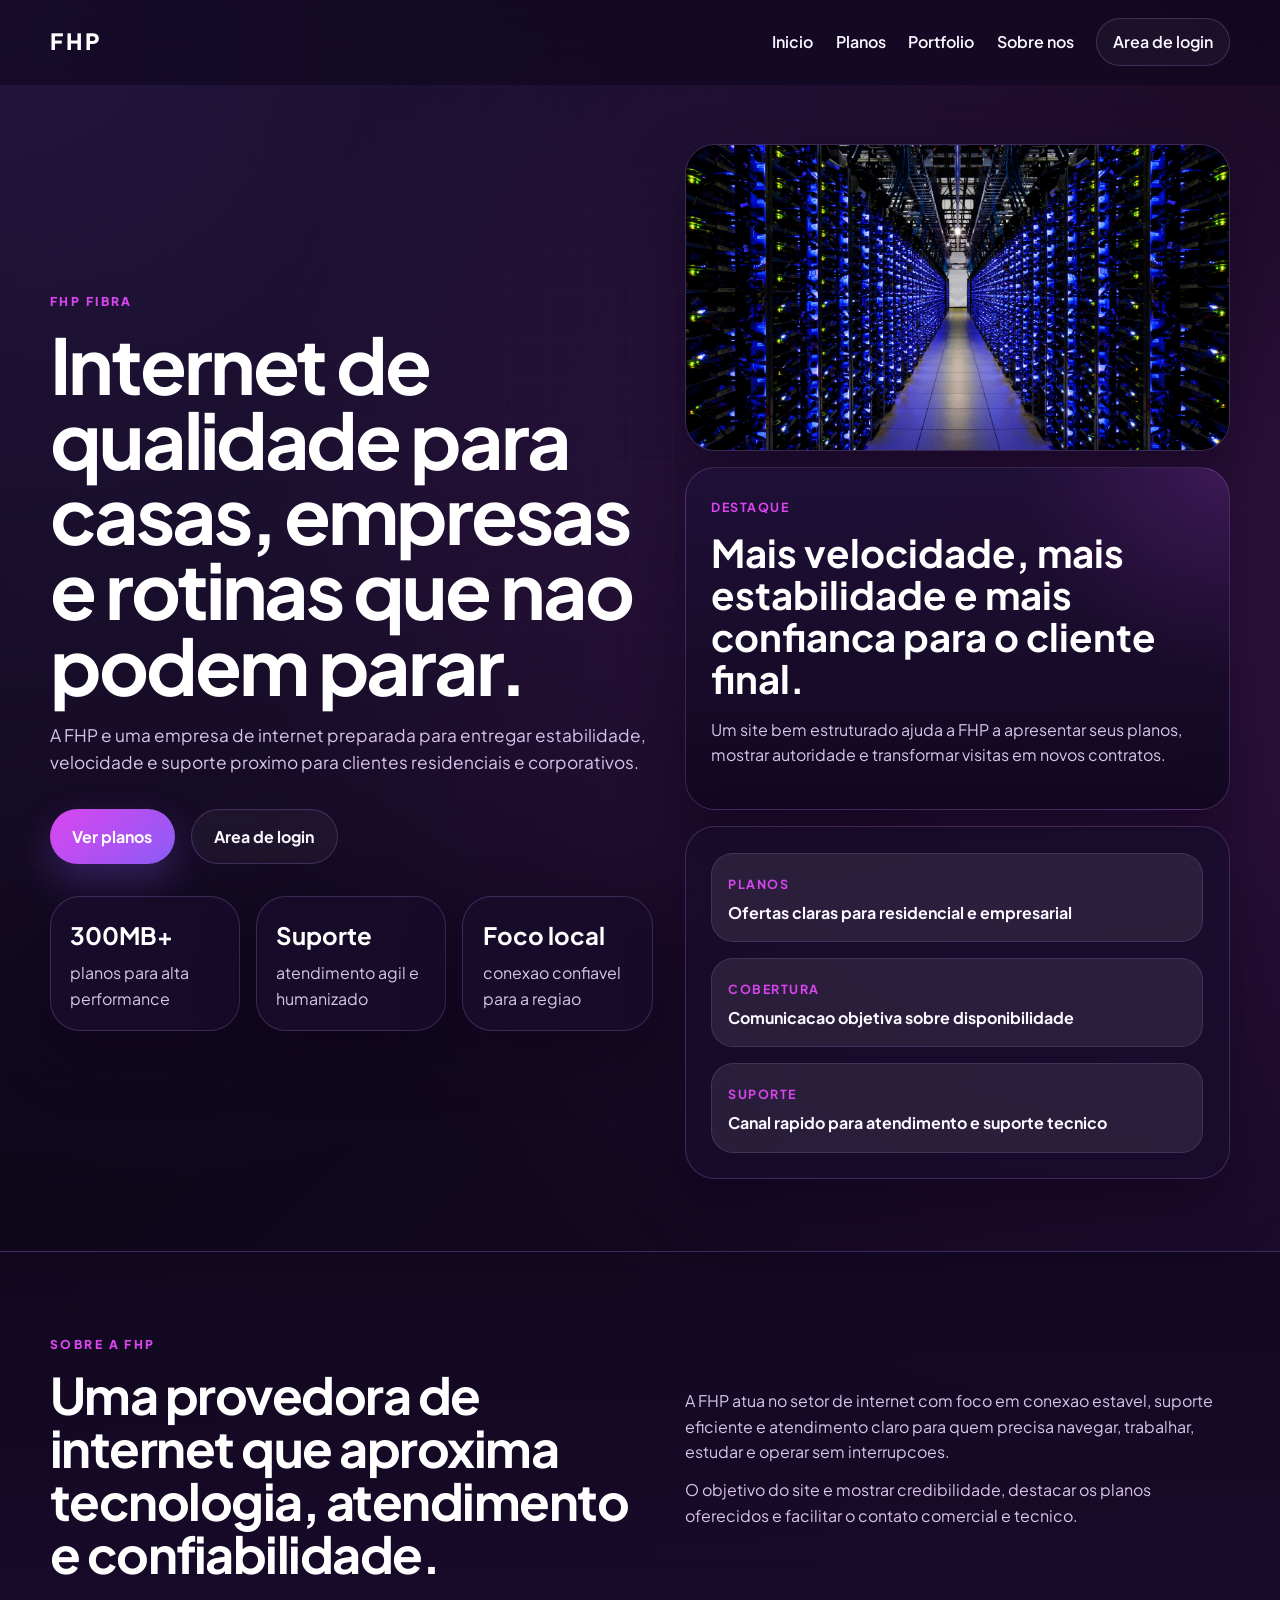
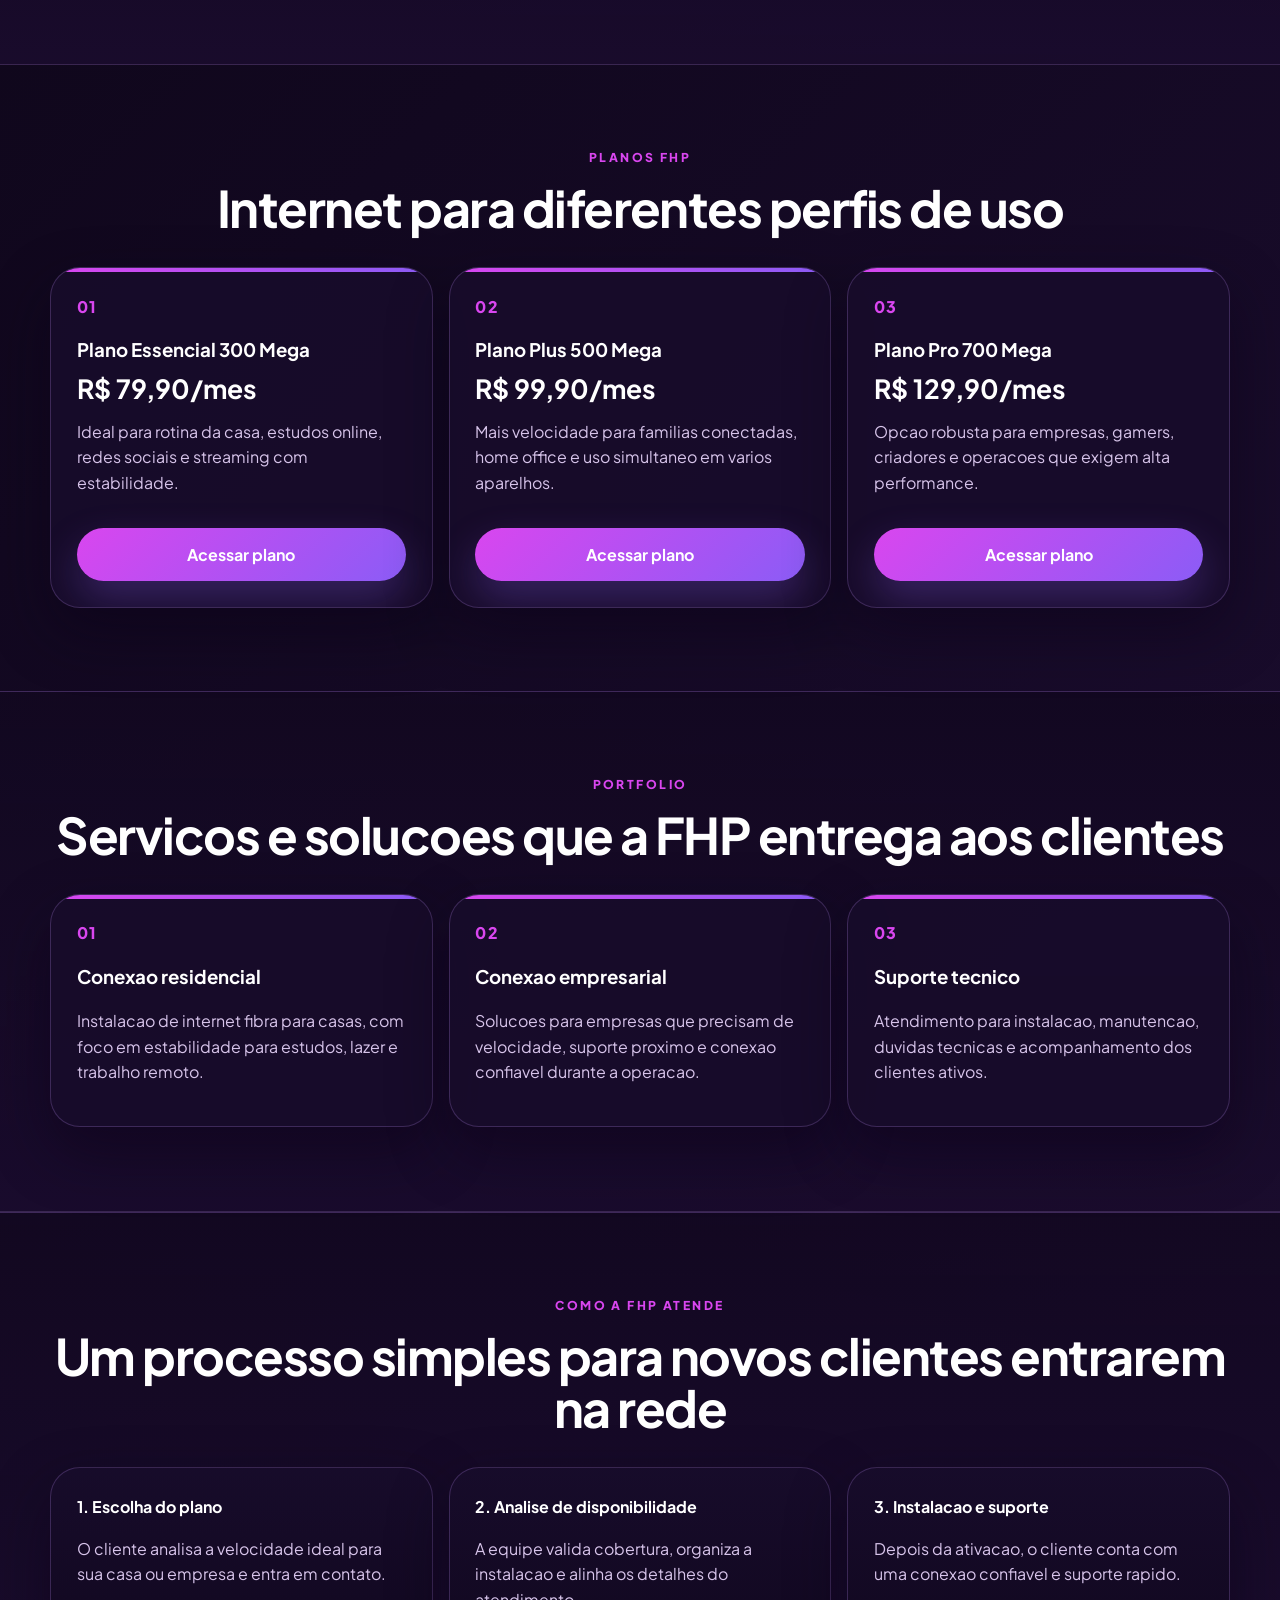
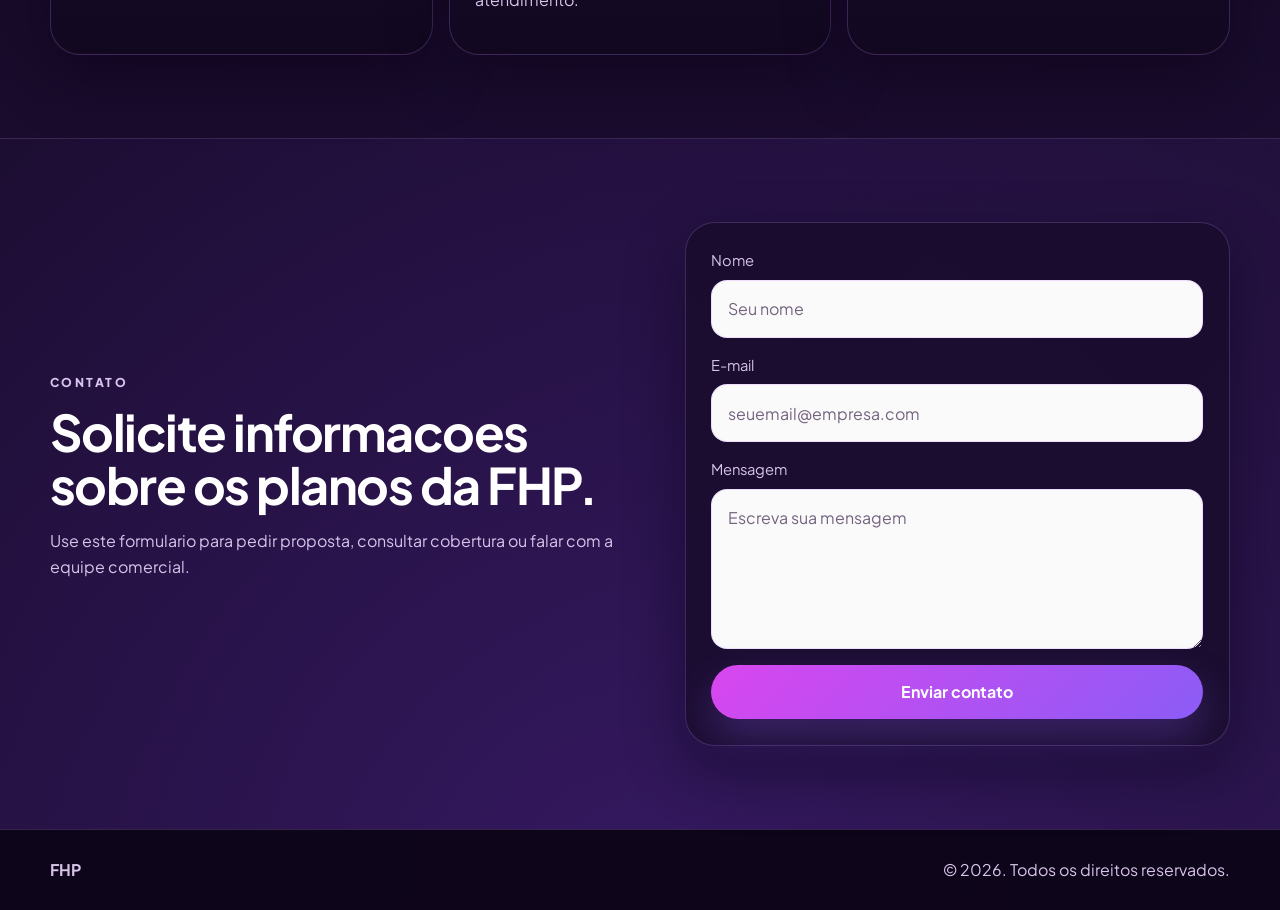
==== index.html @ 37e9c453 "Add files via upload" ====
<!DOCTYPE html>
<html lang="pt-BR">
<head>
    <meta charset="utf-8">
    <meta http-equiv="X-UA-Compatible" content="IE=edge">
    <meta name="viewport" content="width=device-width, initial-scale=1">
    <title>FHP Fibra | Conexao com velocidade e suporte</title>
    <meta name="description" content="Site institucional da FHP Fibra com apresentacao da empresa, planos de internet e canal de contato para novos clientes.">
    <link rel="stylesheet" href="style.css">
</head>
<body>
    <header class="site-header" id="siteHeader">
        <div class="container header-content">
            <a class="brand" href="#inicio">FHP</a>
            <nav class="main-nav" aria-label="Navegacao principal">
                <a href="#inicio">Inicio</a>
                <a href="#planos">Planos</a>
                <a href="#portfolio">Portfolio</a>
                <a href="#sobre">Sobre nos</a>
                <a class="nav-login" href="area-login.html">Area de login</a>
            </nav>
        </div>
    </header>

    <main>
        <section class="hero" id="inicio">
            <div class="container hero-grid">
                <div class="hero-copy">
                    <p class="eyebrow">FHP Fibra</p>
                    <h1>Internet de qualidade para casas, empresas e rotinas que nao podem parar.</h1>
                    <p class="hero-text">
                        A FHP e uma empresa de internet preparada para entregar estabilidade, velocidade
                        e suporte proximo para clientes residenciais e corporativos.
                    </p>
                    <div class="hero-actions">
                        <a class="button-primary" href="#planos">Ver planos</a>
                        <a class="button-secondary" href="area-login.html">Area de login</a>
                    </div>
                    <div class="hero-metrics">
                        <div>
                            <strong>300MB+</strong>
                            <span>planos para alta performance</span>
                        </div>
                        <div>
                            <strong>Suporte</strong>
                            <span>atendimento agil e humanizado</span>
                        </div>
                        <div>
                            <strong>Foco local</strong>
                            <span>conexao confiavel para a regiao</span>
                        </div>
                    </div>
                </div>

                <div class="hero-panel">
                    <img
                        class="data-center-photo"
                        src="./images/data-center-servers.jpg"
                        alt="Corredor de servidores em data center com luzes azuis"
                    >
                    <div class="panel-card panel-highlight">
                        <span class="panel-label">Destaque</span>
                        <h2>Mais velocidade, mais estabilidade e mais confianca para o cliente final.</h2>
                        <p>
                            Um site bem estruturado ajuda a FHP a apresentar seus planos, mostrar autoridade e transformar visitas em novos contratos.
                        </p>
                    </div>
                    <div class="panel-card panel-stack">
                        <div>
                            <span class="mini-label">Planos</span>
                            <strong>Ofertas claras para residencial e empresarial</strong>
                        </div>
                        <div>
                            <span class="mini-label">Cobertura</span>
                            <strong>Comunicacao objetiva sobre disponibilidade</strong>
                        </div>
                        <div>
                            <span class="mini-label">Suporte</span>
                            <strong>Canal rapido para atendimento e suporte tecnico</strong>
                        </div>
                    </div>
                </div>
            </div>
        </section>

        <section class="section section-dark" id="sobre">
            <div class="container section-grid">
                <div>
                    <p class="eyebrow">Sobre a FHP</p>
                    <h2 class="section-title">Uma provedora de internet que aproxima tecnologia, atendimento e confiabilidade.</h2>
                </div>
                <div class="about-copy">
                    <p>
                        A FHP atua no setor de internet com foco em conexao estavel, suporte eficiente
                        e atendimento claro para quem precisa navegar, trabalhar, estudar e operar sem interrupcoes.
                    </p>
                    <p>
                        O objetivo do site e mostrar credibilidade, destacar os planos oferecidos e facilitar o contato comercial e tecnico.
                    </p>
                </div>
            </div>
        </section>

        <section class="section" id="planos">
            <div class="container">
                <p class="eyebrow center">Planos FHP</p>
                <h2 class="section-title center">Internet para diferentes perfis de uso</h2>
                <div class="services-grid">
                    <article class="service-card">
                        <span class="service-number">01</span>
                        <h3>Plano Essencial 300 Mega</h3>
                        <strong class="plan-price">R$ 79,90/mes</strong>
                        <p>Ideal para rotina da casa, estudos online, redes sociais e streaming com estabilidade.</p>
                        <a class="button-primary plan-button" href="https://wa.me/5521985356957?text=Tenho%20interesse%20no%20Plano%20Essencial%20300%20Mega" target="_blank" rel="noopener noreferrer">Acessar plano</a>
                    </article>
                    <article class="service-card">
                        <span class="service-number">02</span>
                        <h3>Plano Plus 500 Mega</h3>
                        <strong class="plan-price">R$ 99,90/mes</strong>
                        <p>Mais velocidade para familias conectadas, home office e uso simultaneo em varios aparelhos.</p>
                        <a class="button-primary plan-button" href="https://wa.me/5521985356957?text=Tenho%20interesse%20no%20Plano%20Plus%20500%20Mega" target="_blank" rel="noopener noreferrer">Acessar plano</a>
                    </article>
                    <article class="service-card">
                        <span class="service-number">03</span>
                        <h3>Plano Pro 700 Mega</h3>
                        <strong class="plan-price">R$ 129,90/mes</strong>
                        <p>Opcao robusta para empresas, gamers, criadores e operacoes que exigem alta performance.</p>
                        <a class="button-primary plan-button" href="https://wa.me/5521985356957?text=Tenho%20interesse%20no%20Plano%20Pro%20700%20Mega" target="_blank" rel="noopener noreferrer">Acessar plano</a>
                    </article>
                </div>
            </div>
        </section>

        <section class="section section-dark" id="portfolio">
            <div class="container">
                <p class="eyebrow center">Portfolio</p>
                <h2 class="section-title center">Servicos e solucoes que a FHP entrega aos clientes</h2>
                <div class="services-grid">
                    <article class="service-card">
                        <span class="service-number">01</span>
                        <h3>Conexao residencial</h3>
                        <p>Instalacao de internet fibra para casas, com foco em estabilidade para estudos, lazer e trabalho remoto.</p>
                    </article>
                    <article class="service-card">
                        <span class="service-number">02</span>
                        <h3>Conexao empresarial</h3>
                        <p>Solucoes para empresas que precisam de velocidade, suporte proximo e conexao confiavel durante a operacao.</p>
                    </article>
                    <article class="service-card">
                        <span class="service-number">03</span>
                        <h3>Suporte tecnico</h3>
                        <p>Atendimento para instalacao, manutencao, duvidas tecnicas e acompanhamento dos clientes ativos.</p>
                    </article>
                </div>
            </div>
        </section>

        <section class="section section-dark" id="processo">
            <div class="container">
                <p class="eyebrow center">Como a FHP atende</p>
                <h2 class="section-title center">Um processo simples para novos clientes entrarem na rede</h2>
                <div class="steps-grid">
                    <article class="step-card">
                        <strong>1. Escolha do plano</strong>
                        <p>O cliente analisa a velocidade ideal para sua casa ou empresa e entra em contato.</p>
                    </article>
                    <article class="step-card">
                        <strong>2. Analise de disponibilidade</strong>
                        <p>A equipe valida cobertura, organiza a instalacao e alinha os detalhes do atendimento.</p>
                    </article>
                    <article class="step-card">
                        <strong>3. Instalacao e suporte</strong>
                        <p>Depois da ativacao, o cliente conta com uma conexao confiavel e suporte rapido.</p>
                    </article>
                </div>
            </div>
        </section>

        <section class="section" id="contato">
            <div class="container contact-wrap">
                <div class="contact-copy">
                    <p class="eyebrow">Contato</p>
                    <h2 class="section-title">Solicite informacoes sobre os planos da FHP.</h2>
                    <p>
                        Use este formulario para pedir proposta, consultar cobertura ou falar com a equipe comercial.
                    </p>
                </div>

                <form class="contact-card">
                    <label>
                        <span>Nome</span>
                        <input type="text" name="nome" placeholder="Seu nome" required>
                    </label>
                    <label>
                        <span>E-mail</span>
                        <input type="email" name="email" placeholder="seuemail@empresa.com" required>
                    </label>
                    <label>
                        <span>Mensagem</span>
                        <textarea name="mensagem" rows="5" placeholder="Escreva sua mensagem" required></textarea>
                    </label>
                    <button type="submit" class="button-primary">Enviar contato</button>
                </form>
            </div>
        </section>
    </main>

    <footer class="site-footer">
        <div class="container footer-content">
            <strong>FHP</strong>
            <span>&copy; 2026. Todos os direitos reservados.</span>
        </div>
    </footer>

    <script>
        const header = document.getElementById("siteHeader");

        function updateHeaderState() {
            header.classList.toggle("is-scrolled", window.scrollY > 16);
        }

        updateHeaderState();
        window.addEventListener("scroll", updateHeaderState, { passive: true });
    </script>
</body>
</html>
---- style.css ----
@import url("https://fonts.googleapis.com/css2?family=Plus+Jakarta+Sans:wght@400;500;600;700;800&display=swap");

:root {
    --bg: #10071f;
    --surface: rgba(24, 12, 43, 0.84);
    --surface-light: rgba(255, 255, 255, 0.08);
    --card-border: rgba(196, 147, 255, 0.22);
    --text: #fbf7ff;
    --text-muted: #d7c4ea;
    --title: #ffffff;
    --primary: #8b5cf6;
    --accent: #d946ef;
    --shadow: 0 24px 60px rgba(10, 3, 22, 0.48);
    --radius-lg: 30px;
    --radius-md: 22px;
    --radius-sm: 16px;
    --max-width: 1180px;
}

* {
    box-sizing: border-box;
}

html {
    scroll-behavior: smooth;
}

body {
    margin: 0;
    font-family: "Plus Jakarta Sans", sans-serif;
    color: var(--text);
    background:
        radial-gradient(circle at top left, rgba(139, 92, 246, 0.2), transparent 28%),
        radial-gradient(circle at 88% 14%, rgba(217, 70, 239, 0.16), transparent 24%),
        radial-gradient(circle at 50% 100%, rgba(124, 58, 237, 0.24), transparent 30%),
        linear-gradient(135deg, #090410 0%, #120820 40%, #211039 100%);
    line-height: 1.6;
    overflow-x: hidden;
}

body::before {
    content: "";
    position: fixed;
    inset: 0;
    z-index: -1;
    background-image:
        linear-gradient(rgba(255, 255, 255, 0.025) 1px, transparent 1px),
        linear-gradient(90deg, rgba(255, 255, 255, 0.025) 1px, transparent 1px);
    background-size: 42px 42px;
    mask-image: radial-gradient(circle at center, rgba(0, 0, 0, 0.8), transparent 78%);
    pointer-events: none;
}

a,
button,
input,
textarea {
    font: inherit;
}

img {
    display: block;
    max-width: 100%;
}

.container {
    width: min(100% - 3rem, var(--max-width));
    margin-inline: auto;
}

.site-header {
    position: fixed;
    inset: 0 0 auto;
    z-index: 1000;
    background: rgba(16, 7, 31, 0.62);
    border-bottom: 1px solid transparent;
    backdrop-filter: blur(18px);
    transition: background-color 0.25s ease, border-color 0.25s ease, box-shadow 0.25s ease;
}

.site-header.is-scrolled {
    background: rgba(16, 7, 31, 0.92);
    border-color: var(--card-border);
    box-shadow: 0 12px 30px rgba(2, 9, 17, 0.35);
}

.header-content {
    min-height: 84px;
    display: flex;
    align-items: center;
    justify-content: space-between;
    gap: 1rem;
}

.brand {
    color: var(--title);
    text-decoration: none;
    font-size: 1.4rem;
    font-weight: 800;
    letter-spacing: 0.14em;
}

.main-nav {
    display: flex;
    align-items: center;
    gap: 1.4rem;
}

.main-nav a {
    color: var(--text);
    text-decoration: none;
    font-weight: 600;
    transition: color 0.2s ease;
}

.main-nav a:hover,
.main-nav a:focus-visible {
    color: var(--accent);
}

.main-nav .nav-login {
    padding: 0.65rem 1rem;
    border: 1px solid var(--card-border);
    border-radius: 999px;
    background: rgba(255, 255, 255, 0.04);
}

.hero {
    padding: 9rem 0 4.5rem;
}

.hero-grid,
.section-grid,
.contact-wrap {
    display: grid;
    grid-template-columns: minmax(0, 1.05fr) minmax(320px, 0.95fr);
    gap: 2rem;
    align-items: center;
}

.eyebrow {
    margin: 0 0 0.9rem;
    color: var(--accent);
    text-transform: uppercase;
    letter-spacing: 0.2em;
    font-size: 0.76rem;
    font-weight: 800;
}

.eyebrow.center,
.section-title.center {
    text-align: center;
}

.hero-copy h1,
.section-title {
    margin: 0;
}

.hero-copy h1 {
    max-width: 11ch;
    color: var(--title);
    font-size: clamp(2.8rem, 6vw, 5.3rem);
    line-height: 0.98;
    letter-spacing: -0.04em;
}

.hero-text,
.about-copy p,
.contact-copy p,
.service-card p,
.step-card p,
.panel-card p {
    color: var(--text-muted);
}

.hero-text {
    max-width: 58ch;
    font-size: 1.08rem;
    margin: 1.25rem 0 0;
}

.hero-actions {
    display: flex;
    flex-wrap: wrap;
    gap: 1rem;
    margin-top: 2rem;
}

.button-primary,
.button-secondary {
    display: inline-flex;
    align-items: center;
    justify-content: center;
    min-height: 3.35rem;
    padding: 0.85rem 1.4rem;
    border-radius: 999px;
    border: 0;
    text-decoration: none;
    font-weight: 700;
    cursor: pointer;
    transition: transform 0.2s ease;
}

.button-primary {
    color: #ffffff;
    background: linear-gradient(135deg, var(--accent), var(--primary));
    box-shadow: 0 18px 40px rgba(139, 92, 246, 0.28);
}

.button-secondary {
    color: var(--text);
    background: rgba(255, 255, 255, 0.04);
    border: 1px solid var(--card-border);
}

.button-primary:hover,
.button-primary:focus-visible,
.button-secondary:hover,
.button-secondary:focus-visible {
    transform: translateY(-2px);
}

.hero-metrics {
    display: grid;
    grid-template-columns: repeat(3, minmax(0, 1fr));
    gap: 1rem;
    margin-top: 2rem;
}

.hero-metrics div,
.panel-card,
.service-card,
.step-card,
.login-card,
.contact-card {
    background: var(--surface);
    border: 1px solid var(--card-border);
    border-radius: var(--radius-lg);
    box-shadow: var(--shadow);
}

.hero-metrics div,
.panel-card,
.service-card,
.step-card,
.login-card,
.contact-card {
    padding: 1.6rem;
}

.hero-metrics div {
    padding: 1.2rem;
}

.hero-metrics strong {
    display: block;
    color: var(--title);
    font-size: 1.5rem;
}

.hero-metrics span {
    display: block;
    margin-top: 0.35rem;
    color: var(--text-muted);
}

.hero-panel,
.panel-stack {
    display: grid;
    gap: 1rem;
}

.data-center-photo {
    width: 100%;
    aspect-ratio: 16 / 9;
    object-fit: cover;
    object-position: center;
    background: var(--surface);
    border: 1px solid var(--card-border);
    border-radius: var(--radius-lg);
    box-shadow: var(--shadow);
}

.panel-highlight {
    background:
        radial-gradient(circle at top right, rgba(217, 70, 239, 0.16), transparent 32%),
        linear-gradient(180deg, rgba(32, 16, 55, 0.98) 0%, rgba(18, 8, 32, 0.98) 100%);
}

.panel-label,
.mini-label {
    color: var(--accent);
    font-size: 0.78rem;
    font-weight: 700;
    text-transform: uppercase;
    letter-spacing: 0.12em;
}

.panel-highlight h2 {
    margin: 0.8rem 0;
    color: var(--title);
    font-size: clamp(1.8rem, 3vw, 2.5rem);
    line-height: 1.1;
}

.panel-stack div {
    padding: 1rem;
    border-radius: var(--radius-md);
    background: var(--surface-light);
    border: 1px solid rgba(196, 147, 255, 0.16);
}

.panel-stack strong {
    display: block;
    margin-top: 0.25rem;
}

.section {
    padding: 5.2rem 0;
}

.section-dark {
    background: linear-gradient(180deg, rgba(18, 8, 32, 0.84) 0%, rgba(26, 12, 45, 0.92) 100%);
    border-top: 1px solid var(--card-border);
    border-bottom: 1px solid var(--card-border);
}

.section-title {
    color: var(--title);
    font-size: clamp(2rem, 4vw, 3.15rem);
    line-height: 1.05;
    letter-spacing: -0.03em;
}

.about-copy {
    display: grid;
    gap: 0.75rem;
}

.about-copy p {
    margin: 0;
}

.services-grid,
.login-grid,
.steps-grid {
    display: grid;
    grid-template-columns: repeat(3, minmax(0, 1fr));
    gap: 1rem;
    margin-top: 2rem;
}

.service-card,
.step-card,
.login-card {
    position: relative;
    overflow: hidden;
}

.service-card::before,
.login-card::before {
    content: "";
    position: absolute;
    inset: 0 0 auto;
    height: 4px;
    background: linear-gradient(90deg, var(--accent), var(--primary));
}

.service-number {
    display: inline-flex;
    margin-bottom: 1rem;
    color: var(--accent);
    font-weight: 800;
    letter-spacing: 0.08em;
}

.service-card h3,
.login-card h2,
.login-card h3,
.step-card strong {
    display: block;
    margin: 0 0 0.7rem;
    color: var(--title);
}

.login-grid {
    grid-template-columns: minmax(0, 420px);
    justify-content: center;
}

.login-card p {
    margin: 0 0 1.4rem;
    color: var(--text-muted);
}

.login-card .button-primary,
.login-card .button-secondary {
    width: 100%;
}

.login-page-hero {
    min-height: 100vh;
    display: grid;
    align-items: center;
}

.login-page-title {
    margin: 0;
    color: var(--title);
    text-align: center;
    font-size: clamp(2.4rem, 5vw, 4.5rem);
    line-height: 1.02;
    letter-spacing: -0.03em;
}

.login-page-text {
    max-width: 560px;
    margin: 1rem auto 0;
    color: var(--text-muted);
    text-align: center;
    font-size: 1.05rem;
}

.plan-price {
    display: block;
    margin-bottom: 0.85rem;
    color: var(--title);
    font-size: 1.65rem;
    line-height: 1;
}

.plan-button {
    width: 100%;
    margin-top: 1rem;
}

.step-card {
    background: linear-gradient(180deg, rgba(24, 12, 43, 0.96) 0%, rgba(18, 8, 32, 0.97) 100%);
}

.contact-wrap {
    align-items: stretch;
}

.contact-copy {
    align-self: center;
}

.contact-card {
    display: grid;
    gap: 1rem;
}

.contact-card label {
    display: grid;
    gap: 0.45rem;
}

.contact-card span {
    color: var(--text-muted);
    font-size: 0.92rem;
}

.contact-card input,
.contact-card textarea {
    width: 100%;
    border: 1px solid rgba(196, 147, 255, 0.28);
    background: rgba(255, 255, 255, 0.98);
    color: #1f1233;
    border-radius: var(--radius-sm);
    padding: 0.95rem 1rem;
    resize: vertical;
}

.contact-card input::placeholder,
.contact-card textarea::placeholder {
    color: #74637f;
}

.contact-card input:focus,
.contact-card textarea:focus {
    outline: none;
    border-color: var(--primary);
    box-shadow: 0 0 0 4px rgba(139, 92, 246, 0.16);
}

.site-footer {
    border-top: 1px solid var(--card-border);
    background: rgba(12, 5, 23, 0.94);
}

.footer-content {
    min-height: 80px;
    display: flex;
    align-items: center;
    justify-content: space-between;
    gap: 1rem;
    color: var(--text-muted);
}

@media (max-width: 980px) {
    .hero-grid,
    .section-grid,
    .contact-wrap,
    .services-grid,
    .login-grid,
    .steps-grid {
        grid-template-columns: 1fr;
    }

    .hero-copy h1,
    .hero-text {
        max-width: none;
    }

    .hero-metrics {
        grid-template-columns: 1fr;
    }
}

@media (max-width: 760px) {
    .container {
        width: min(100% - 2rem, var(--max-width));
    }

    .header-content {
        min-height: 76px;
        flex-wrap: wrap;
        justify-content: center;
        padding: 0.7rem 0;
    }

    .main-nav {
        width: 100%;
        justify-content: center;
        flex-wrap: wrap;
        gap: 1rem;
    }

    .hero {
        padding-top: 10rem;
    }

    .hero-copy,
    .contact-copy,
    .footer-content {
        text-align: center;
    }

    .hero-actions,
    .footer-content {
        justify-content: center;
    }

    .footer-content {
        padding: 1rem 0;
        flex-direction: column;
    }
}
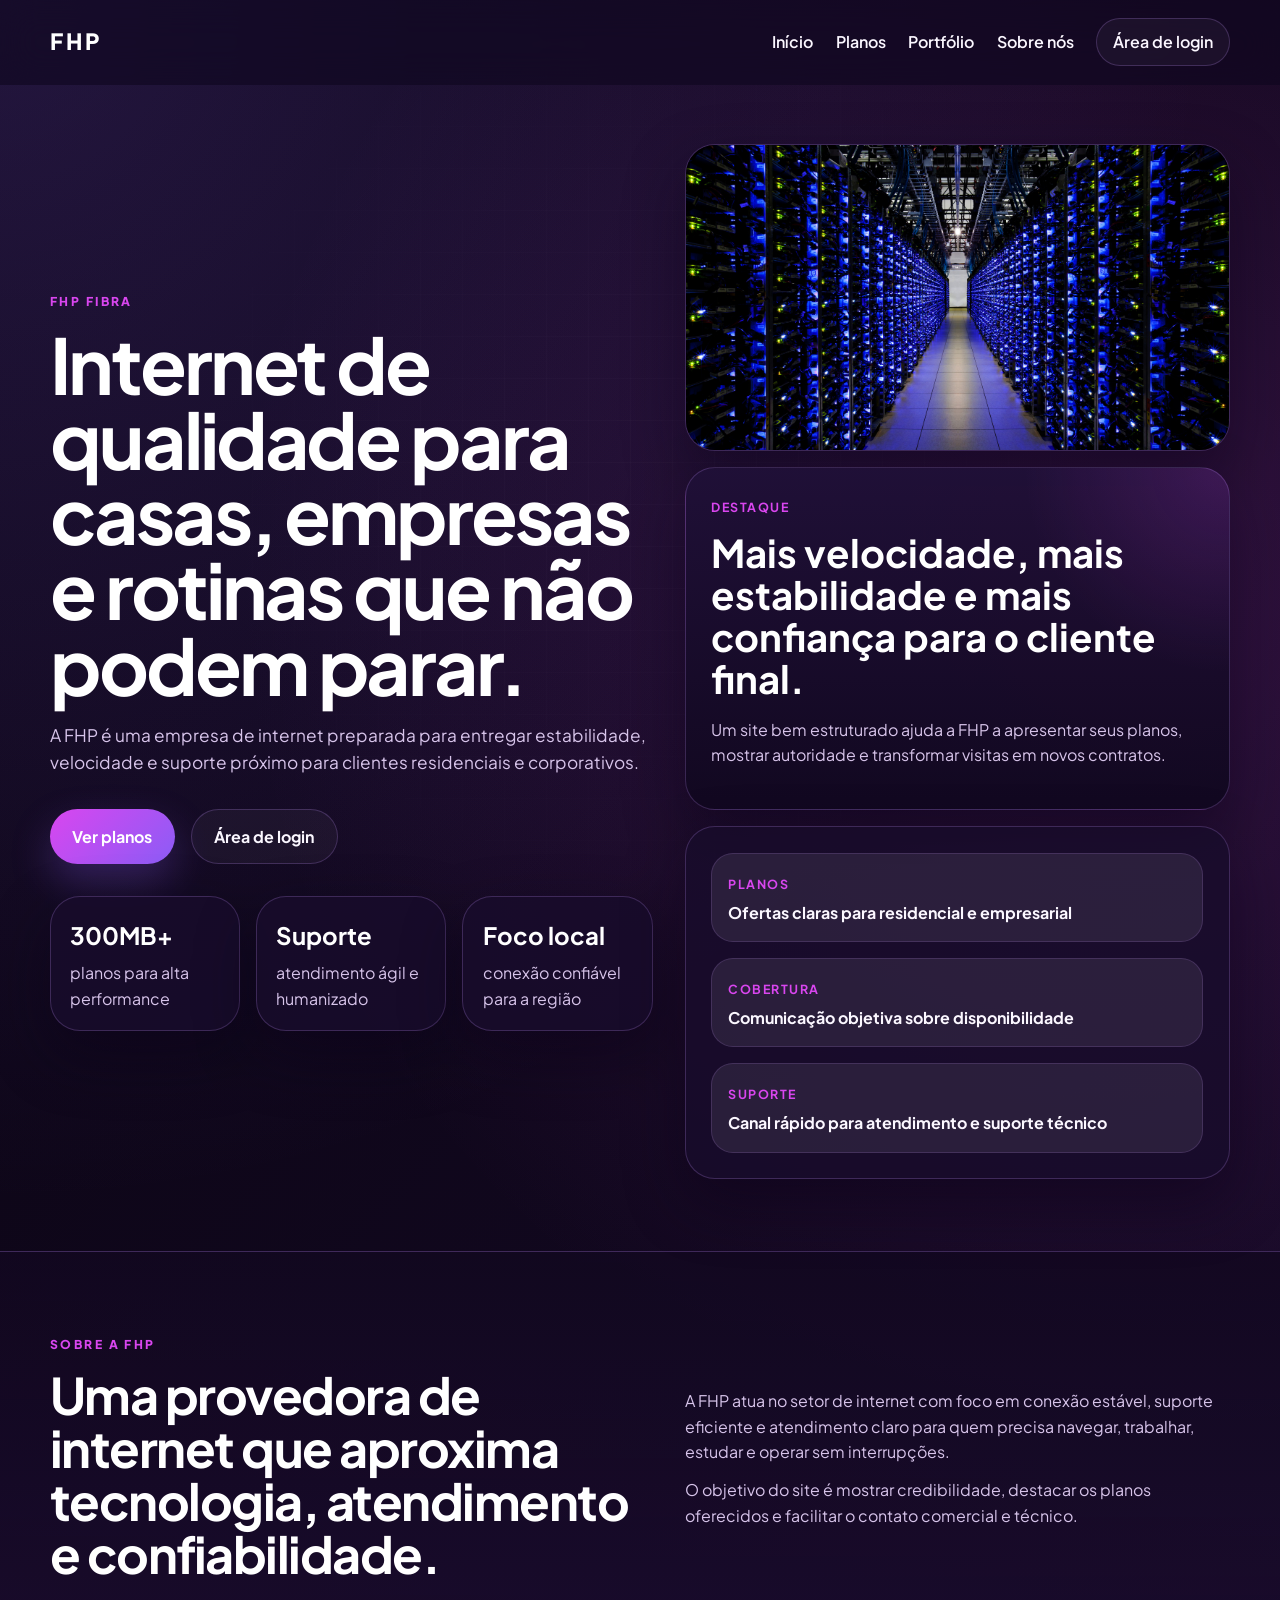
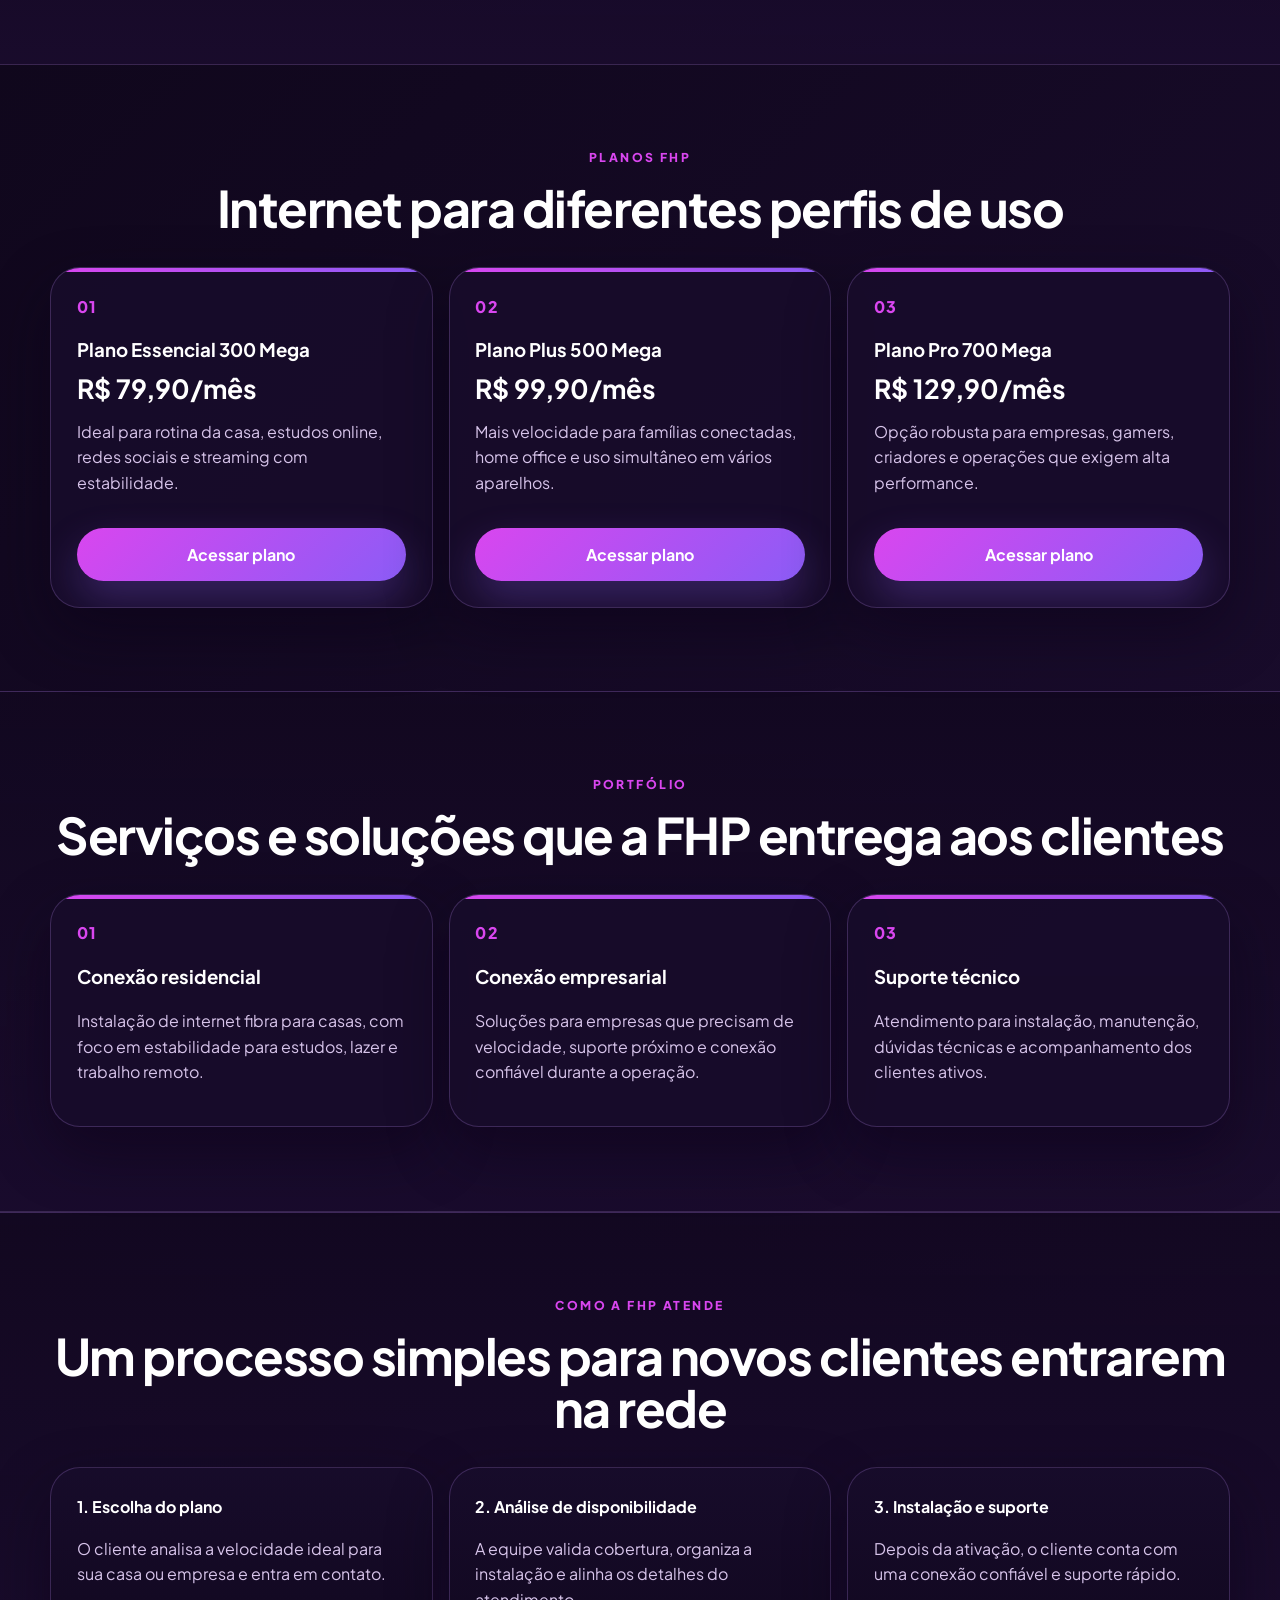
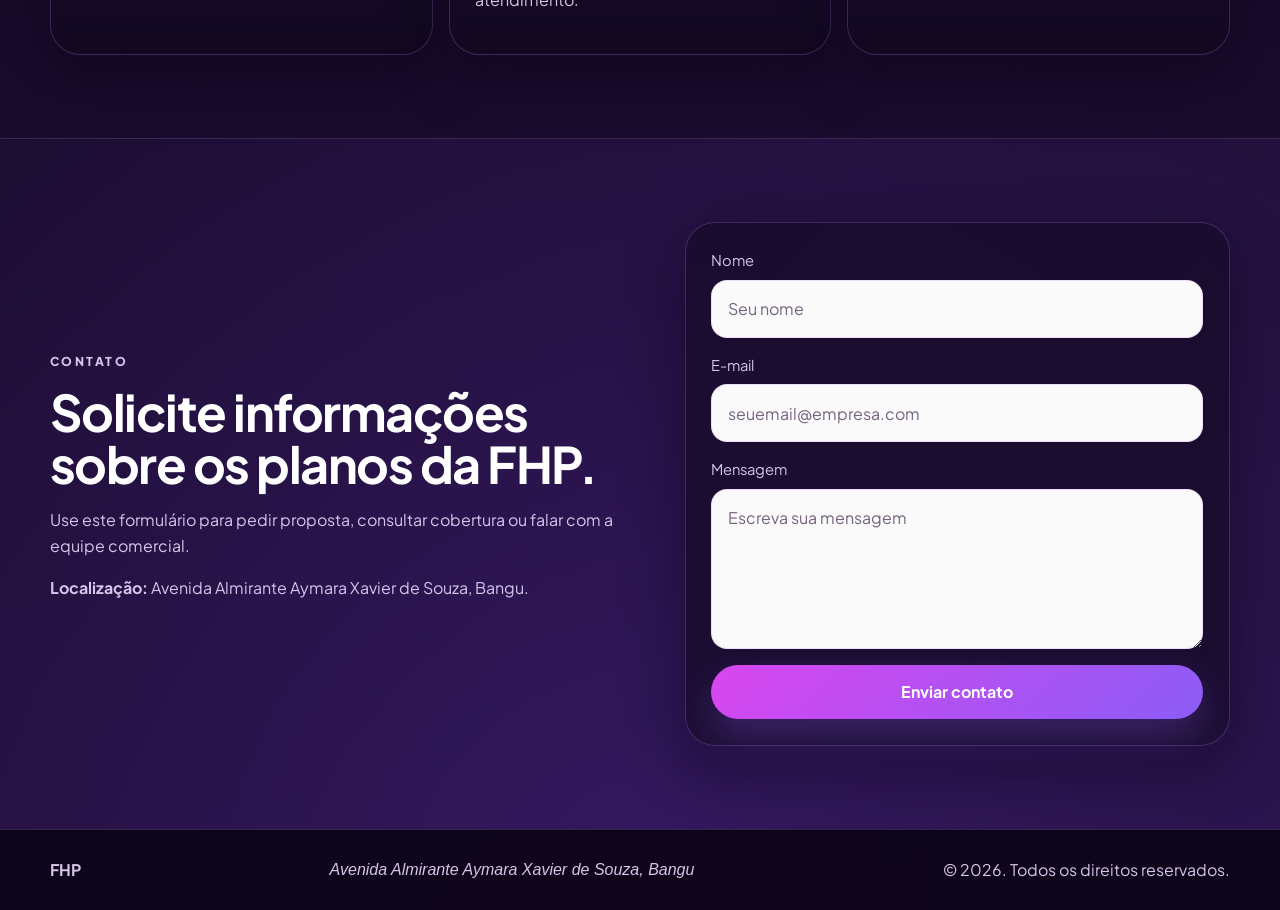
==== commit a47767f8: "Add files via upload" ====
--- a/index.html
+++ b/index.html
@@ -4,20 +4,20 @@
     <meta charset="utf-8">
     <meta http-equiv="X-UA-Compatible" content="IE=edge">
     <meta name="viewport" content="width=device-width, initial-scale=1">
-    <title>FHP Fibra | Conexao com velocidade e suporte</title>
-    <meta name="description" content="Site institucional da FHP Fibra com apresentacao da empresa, planos de internet e canal de contato para novos clientes.">
+    <title>FHP Fibra | Conexão com velocidade e suporte</title>
+    <meta name="description" content="Site institucional da FHP Fibra com apresentação da empresa, planos de internet e canal de contato para novos clientes.">
     <link rel="stylesheet" href="style.css">
 </head>
 <body>
     <header class="site-header" id="siteHeader">
         <div class="container header-content">
             <a class="brand" href="#inicio">FHP</a>
-            <nav class="main-nav" aria-label="Navegacao principal">
-                <a href="#inicio">Inicio</a>
+            <nav class="main-nav" aria-label="Navegação principal">
+                <a href="#inicio">Início</a>
                 <a href="#planos">Planos</a>
-                <a href="#portfolio">Portfolio</a>
-                <a href="#sobre">Sobre nos</a>
-                <a class="nav-login" href="area-login.html">Area de login</a>
+                <a href="#portfolio">Portfólio</a>
+                <a href="#sobre">Sobre nós</a>
+                <a class="nav-login" href="area-login.html">Área de login</a>
             </nav>
         </div>
     </header>
@@ -27,14 +27,14 @@
             <div class="container hero-grid">
                 <div class="hero-copy">
                     <p class="eyebrow">FHP Fibra</p>
-                    <h1>Internet de qualidade para casas, empresas e rotinas que nao podem parar.</h1>
+                    <h1>Internet de qualidade para casas, empresas e rotinas que não podem parar.</h1>
                     <p class="hero-text">
-                        A FHP e uma empresa de internet preparada para entregar estabilidade, velocidade
-                        e suporte proximo para clientes residenciais e corporativos.
+                        A FHP é uma empresa de internet preparada para entregar estabilidade, velocidade
+                        e suporte próximo para clientes residenciais e corporativos.
                     </p>
                     <div class="hero-actions">
                         <a class="button-primary" href="#planos">Ver planos</a>
-                        <a class="button-secondary" href="area-login.html">Area de login</a>
+                        <a class="button-secondary" href="area-login.html">Área de login</a>
                     </div>
                     <div class="hero-metrics">
                         <div>
@@ -43,11 +43,11 @@
                         </div>
                         <div>
                             <strong>Suporte</strong>
-                            <span>atendimento agil e humanizado</span>
+                            <span>atendimento ágil e humanizado</span>
                         </div>
                         <div>
                             <strong>Foco local</strong>
-                            <span>conexao confiavel para a regiao</span>
+                            <span>conexão confiável para a região</span>
                         </div>
                     </div>
                 </div>
@@ -60,7 +60,7 @@
                     >
                     <div class="panel-card panel-highlight">
                         <span class="panel-label">Destaque</span>
-                        <h2>Mais velocidade, mais estabilidade e mais confianca para o cliente final.</h2>
+                        <h2>Mais velocidade, mais estabilidade e mais confiança para o cliente final.</h2>
                         <p>
                             Um site bem estruturado ajuda a FHP a apresentar seus planos, mostrar autoridade e transformar visitas em novos contratos.
                         </p>
@@ -72,11 +72,11 @@
                         </div>
                         <div>
                             <span class="mini-label">Cobertura</span>
-                            <strong>Comunicacao objetiva sobre disponibilidade</strong>
+                            <strong>Comunicação objetiva sobre disponibilidade</strong>
                         </div>
                         <div>
                             <span class="mini-label">Suporte</span>
-                            <strong>Canal rapido para atendimento e suporte tecnico</strong>
+                            <strong>Canal rápido para atendimento e suporte técnico</strong>
                         </div>
                     </div>
                 </div>
@@ -91,11 +91,11 @@
                 </div>
                 <div class="about-copy">
                     <p>
-                        A FHP atua no setor de internet com foco em conexao estavel, suporte eficiente
-                        e atendimento claro para quem precisa navegar, trabalhar, estudar e operar sem interrupcoes.
+                        A FHP atua no setor de internet com foco em conexão estável, suporte eficiente
+                        e atendimento claro para quem precisa navegar, trabalhar, estudar e operar sem interrupções.
                     </p>
                     <p>
-                        O objetivo do site e mostrar credibilidade, destacar os planos oferecidos e facilitar o contato comercial e tecnico.
+                        O objetivo do site é mostrar credibilidade, destacar os planos oferecidos e facilitar o contato comercial e técnico.
                     </p>
                 </div>
             </div>
@@ -109,22 +109,22 @@
                     <article class="service-card">
                         <span class="service-number">01</span>
                         <h3>Plano Essencial 300 Mega</h3>
-                        <strong class="plan-price">R$ 79,90/mes</strong>
+                        <strong class="plan-price">R$ 79,90/mês</strong>
                         <p>Ideal para rotina da casa, estudos online, redes sociais e streaming com estabilidade.</p>
                         <a class="button-primary plan-button" href="https://wa.me/5521985356957?text=Tenho%20interesse%20no%20Plano%20Essencial%20300%20Mega" target="_blank" rel="noopener noreferrer">Acessar plano</a>
                     </article>
                     <article class="service-card">
                         <span class="service-number">02</span>
                         <h3>Plano Plus 500 Mega</h3>
-                        <strong class="plan-price">R$ 99,90/mes</strong>
-                        <p>Mais velocidade para familias conectadas, home office e uso simultaneo em varios aparelhos.</p>
+                        <strong class="plan-price">R$ 99,90/mês</strong>
+                        <p>Mais velocidade para famílias conectadas, home office e uso simultâneo em vários aparelhos.</p>
                         <a class="button-primary plan-button" href="https://wa.me/5521985356957?text=Tenho%20interesse%20no%20Plano%20Plus%20500%20Mega" target="_blank" rel="noopener noreferrer">Acessar plano</a>
                     </article>
                     <article class="service-card">
                         <span class="service-number">03</span>
                         <h3>Plano Pro 700 Mega</h3>
-                        <strong class="plan-price">R$ 129,90/mes</strong>
-                        <p>Opcao robusta para empresas, gamers, criadores e operacoes que exigem alta performance.</p>
+                        <strong class="plan-price">R$ 129,90/mês</strong>
+                        <p>Opção robusta para empresas, gamers, criadores e operações que exigem alta performance.</p>
                         <a class="button-primary plan-button" href="https://wa.me/5521985356957?text=Tenho%20interesse%20no%20Plano%20Pro%20700%20Mega" target="_blank" rel="noopener noreferrer">Acessar plano</a>
                     </article>
                 </div>
@@ -133,23 +133,23 @@
 
         <section class="section section-dark" id="portfolio">
             <div class="container">
-                <p class="eyebrow center">Portfolio</p>
-                <h2 class="section-title center">Servicos e solucoes que a FHP entrega aos clientes</h2>
+                <p class="eyebrow center">Portfólio</p>
+                <h2 class="section-title center">Serviços e soluções que a FHP entrega aos clientes</h2>
                 <div class="services-grid">
                     <article class="service-card">
                         <span class="service-number">01</span>
-                        <h3>Conexao residencial</h3>
-                        <p>Instalacao de internet fibra para casas, com foco em estabilidade para estudos, lazer e trabalho remoto.</p>
+                        <h3>Conexão residencial</h3>
+                        <p>Instalação de internet fibra para casas, com foco em estabilidade para estudos, lazer e trabalho remoto.</p>
                     </article>
                     <article class="service-card">
                         <span class="service-number">02</span>
-                        <h3>Conexao empresarial</h3>
-                        <p>Solucoes para empresas que precisam de velocidade, suporte proximo e conexao confiavel durante a operacao.</p>
+                        <h3>Conexão empresarial</h3>
+                        <p>Soluções para empresas que precisam de velocidade, suporte próximo e conexão confiável durante a operação.</p>
                     </article>
                     <article class="service-card">
                         <span class="service-number">03</span>
-                        <h3>Suporte tecnico</h3>
-                        <p>Atendimento para instalacao, manutencao, duvidas tecnicas e acompanhamento dos clientes ativos.</p>
+                        <h3>Suporte técnico</h3>
+                        <p>Atendimento para instalação, manutenção, dúvidas técnicas e acompanhamento dos clientes ativos.</p>
                     </article>
                 </div>
             </div>
@@ -165,12 +165,12 @@
                         <p>O cliente analisa a velocidade ideal para sua casa ou empresa e entra em contato.</p>
                     </article>
                     <article class="step-card">
-                        <strong>2. Analise de disponibilidade</strong>
-                        <p>A equipe valida cobertura, organiza a instalacao e alinha os detalhes do atendimento.</p>
+                        <strong>2. Análise de disponibilidade</strong>
+                        <p>A equipe valida cobertura, organiza a instalação e alinha os detalhes do atendimento.</p>
                     </article>
                     <article class="step-card">
-                        <strong>3. Instalacao e suporte</strong>
-                        <p>Depois da ativacao, o cliente conta com uma conexao confiavel e suporte rapido.</p>
+                        <strong>3. Instalação e suporte</strong>
+                        <p>Depois da ativação, o cliente conta com uma conexão confiável e suporte rápido.</p>
                     </article>
                 </div>
             </div>
@@ -180,9 +180,12 @@
             <div class="container contact-wrap">
                 <div class="contact-copy">
                     <p class="eyebrow">Contato</p>
-                    <h2 class="section-title">Solicite informacoes sobre os planos da FHP.</h2>
+                    <h2 class="section-title">Solicite informações sobre os planos da FHP.</h2>
                     <p>
-                        Use este formulario para pedir proposta, consultar cobertura ou falar com a equipe comercial.
+                        Use este formulário para pedir proposta, consultar cobertura ou falar com a equipe comercial.
+                    </p>
+                    <p class="location-line">
+                        <strong>Localização:</strong> Avenida Almirante Aymara Xavier de Souza, Bangu.
                     </p>
                 </div>
 
@@ -208,6 +211,7 @@
     <footer class="site-footer">
         <div class="container footer-content">
             <strong>FHP</strong>
+            <address class="footer-address">Avenida Almirante Aymara Xavier de Souza, Bangu</address>
             <span>&copy; 2026. Todos os direitos reservados.</span>
         </div>
     </footer>
